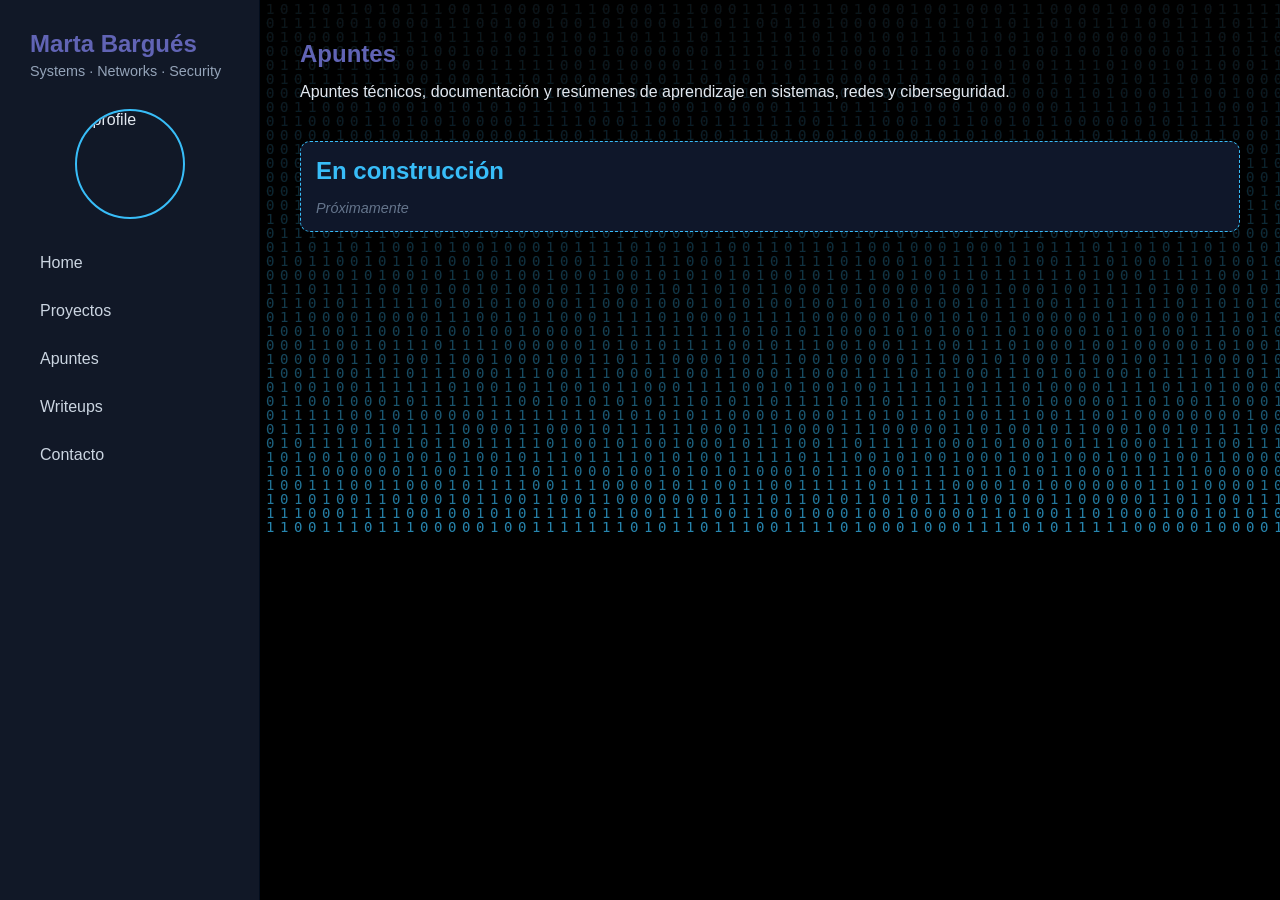
==== apuntes.html @ 4ea0a92a "Arreglos3" ====
<!DOCTYPE html>
<html lang="es">
<head>
    <meta charset="UTF-8">
    <meta name="viewport" content="width=device-width, initial-scale=1.0">
    <title>Notes | Marta Bargués</title>
    <link rel="stylesheet" href="style.css">
</head>

<body>
<canvas id="matrix"></canvas>

<div class="layout">

    <!-- SIDEBAR -->
    <aside class="sidebar">

        <div class="logo">
            <h2>Marta Bargués</h2>
            <p>Systems · Networks · Security</p>

            <img src="imagen3.png" class="profile-photo" alt="profile">
        </div>

        <nav>
            <a href="index.html">Home</a>
            <a href="proyectos.html">Proyectos</a>
            <a href="apuntes.html">Apuntes</a>
            <a href="writeups.html">Writeups</a>
            <a href="contacto.html">Contacto</a>
        </nav>

    </aside>

    <!-- CONTENT -->
    <main class="content">

        <section class="hero">
            <h1>Apuntes</h1>
            <p>
                Apuntes técnicos, documentación y resúmenes de aprendizaje en sistemas, redes y ciberseguridad.
            </p>
        </section>

        <!-- UNDER CONSTRUCTION -->
        <section class="card construction">

            <h2 > En construcción</h2>

           

            <p class="hint">
                Próximamente
            </p>

        </section>

    </main>

</div>
<script>
const canvas = document.getElementById("matrix");
const ctx = canvas.getContext("2d");

canvas.width = window.innerWidth;
canvas.height = window.innerHeight;

const letters = "01";
const fontSize = 14;
const columns = canvas.width / fontSize;

const drops = [];

for (let x = 0; x < columns; x++) {
    drops[x] = 1;
}

function draw() {
    ctx.fillStyle = "rgba(0, 0, 0, 0.05)";
    ctx.fillRect(0, 0, canvas.width, canvas.height);

    ctx.fillStyle = "rgba(56, 189, 248, 0.7)";
    ctx.font = fontSize + "px monospace";

    for (let i = 0; i < drops.length; i++) {
        const text = letters[Math.floor(Math.random() * letters.length)];
        ctx.fillText(text, i * fontSize, drops[i] * fontSize);

        if (drops[i] * fontSize > canvas.height && Math.random() > 0.975) {
            drops[i] = 0;
        }

        drops[i]++;
    }
}

setInterval(draw, 33);
</script>

</body>
</html>
---- style.css ----
*{
    margin:0;
    padding:0;
    box-sizing:border-box;
}

body{
    background:#0f172a;
    color:#e2e8f0;
    font-family:Segoe UI, sans-serif;
}

.layout{
    display:flex;
    min-height:100vh;
}

.sidebar{
    width:260px;
    background:#111827;
    border-right:1px solid #030d1d;
    padding:30px;
    position:fixed;
    height:100%;
}

.logo h2{
    color:hwb(238 38% 29%);
    margin-bottom:5px;
}

.logo p{
    color:#94a3b8;
    font-size:0.9rem;
    margin-bottom:30px;
}

.sidebar nav{
    display:flex;
    flex-direction:column;
    gap:10px;
}

.sidebar nav a{
    color:#cbd5e1;
    text-decoration:none;
    padding:10px;
    border-radius:8px;
    transition:.2s;
}

.sidebar nav a:hover{
    background:#1f2937;
    color:#3186aa;
}

.content{
    margin-left:260px;
    padding:40px;
    width:100%;
}

section{
    margin-bottom:40px;
}

h1{
    margin-bottom:15px;
    color:hwb(238 38% 29%);
}

h2{
    margin-bottom:15px;
    color:#38bdf8;
}

.hero p{
    margin-bottom:10px;
}

.skills{
    display:grid;
    grid-template-columns:repeat(auto-fit,minmax(220px,1fr));
    gap:15px;
}

.card{
    background:#111827;
    border:1px solid #1f2937;
    border-radius:10px;
    padding:15px;
}

.project-card{
    display:block;
    background:#111827;
    border:1px solid #1f2937;
    border-radius:10px;
    padding:15px;
    margin-bottom:12px;
    text-decoration:none;
    color:white;
    transition:.2s;
}

.project-card:hover{
    border-color:#38bdf8;
    transform:translateY(-2px);
}

ul{
    padding-left:20px;
}

li{
    margin-bottom:8px;
}
.profile-photo{
    width:110px;
    height:110px;
    object-fit:cover;
    border-radius:50%;
    display:block;
    margin:15px auto 25px;
    border:2px solid #38bdf8;
}
.platform-card{
    display:block;
    background:#111827;
    border:1px solid #1f2937;
    padding:20px;
    border-radius:12px;
    text-decoration:none;
    color:white;
    transition:0.2s;
}

.platform-card:hover{
    transform:translateY(-3px);
    border-color:#38bdf8;
}

.grid{
    display:grid;
    grid-template-columns:repeat(auto-fit, minmax(220px, 1fr));
    gap:15px;
    margin-top:20px;
}
.construction{
    border:1px dashed #38bdf8;
    background:#0f172a;
}

.construction h2{
    color:#38bdf8;
    margin-bottom:10px;
}

.construction ul{
    margin-top:10px;
    padding-left:20px;
    color:#cbd5e1;
}

.hint{
    margin-top:15px;
    color:#64748b;
    font-size:0.9rem;
    font-style:italic;
}
#matrix{
    position: fixed;
    top: 0;
    left: 0;
    width: 100%;
    height: 100%;
    z-index: -1;
    background: black;
}
.contact-card{
    border:1px solid #1f2937;
    background:#0f172a;
}

.contact-list{
    display:flex;
    flex-direction:column;
    gap:12px;
    margin-top:15px;
}

.contact-item{
    display:block;
    padding:12px 15px;
    background:#111827;
    border:1px solid #1f2937;
    border-radius:8px;
    color:#e2e8f0;
    text-decoration:none;
    transition:0.2s;
}

.contact-item:hover{
    border-color:#38bdf8;
    transform:translateX(5px);
}
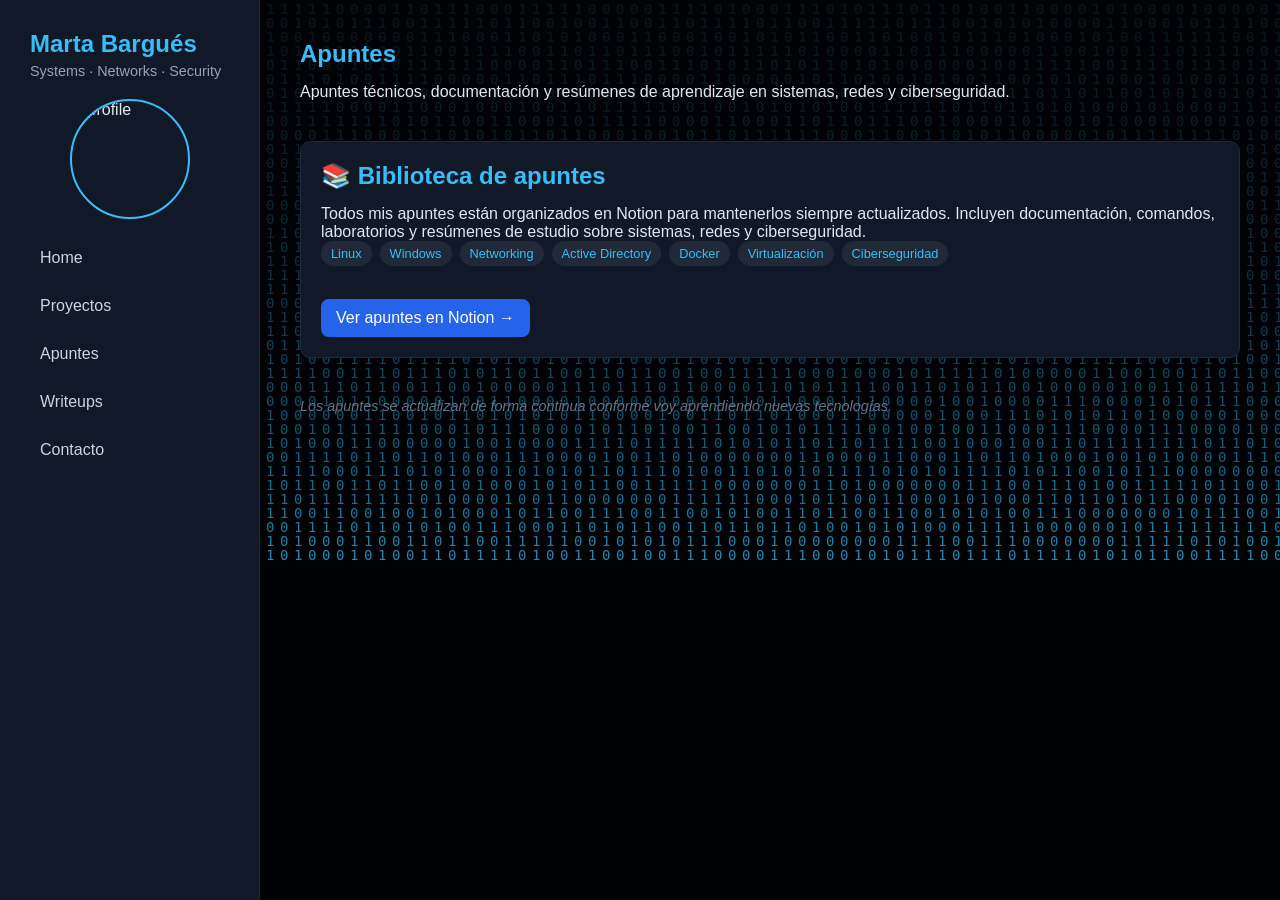
==== commit 34b6d22c: "arreglo6" ====
--- a/apuntes.html
+++ b/apuntes.html
@@ -42,18 +42,40 @@
             </p>
         </section>
 
-        <!-- UNDER CONSTRUCTION -->
-        <section class="card construction">
+        <section class="card">
 
-            <h2 > En construcción</h2>
+    <h2>📚 Biblioteca de apuntes</h2>
 
-           
+    <p>
+        Todos mis apuntes están organizados en Notion para mantenerlos
+        siempre actualizados. Incluyen documentación, comandos,
+        laboratorios y resúmenes de estudio sobre sistemas,
+        redes y ciberseguridad.
+    </p>
 
-            <p class="hint">
-                Próximamente
-            </p>
+    <div class="tags">
+        <span>Linux</span>
+        <span>Windows</span>
+        <span>Networking</span>
+        <span>Active Directory</span>
+        <span>Docker</span>
+        <span>Virtualización</span>
+        <span>Ciberseguridad</span>
+    </div>
 
-        </section>
+    <br>
+
+    <a class="project-button"
+       href="https://app.notion.com/p/Cibersecurity-stuff-82560098ea934d57a831be5a99f6a6c9"
+       target="_blank"
+       rel="noopener noreferrer">
+        Ver apuntes en Notion →
+    </a>
+
+</section>
+    <p class="hint">
+    Los apuntes se actualizan de forma continua conforme voy aprendiendo nuevas tecnologías.
+    </p>
 
     </main>
 
--- a/style.css
+++ b/style.css
@@ -1,13 +1,21 @@
+/* =========================
+   RESET
+   ========================= */
+
 *{
     margin:0;
     padding:0;
     box-sizing:border-box;
 }
 
+/* =========================
+   GENERAL
+   ========================= */
+
 body{
     background:#0f172a;
     color:#e2e8f0;
-    font-family:Segoe UI, sans-serif;
+    font-family:"Segoe UI", sans-serif;
 }
 
 .layout{
@@ -15,24 +23,38 @@
     min-height:100vh;
 }
 
+/* =========================
+   SIDEBAR
+   ========================= */
+
 .sidebar{
     width:260px;
     background:#111827;
-    border-right:1px solid #030d1d;
+    border-right:1px solid #1f2937;
     padding:30px;
     position:fixed;
     height:100%;
 }
 
 .logo h2{
-    color:hwb(238 38% 29%);
+    color:#38bdf8;
     margin-bottom:5px;
 }
 
 .logo p{
     color:#94a3b8;
     font-size:0.9rem;
-    margin-bottom:30px;
+    margin-bottom:20px;
+}
+
+.profile-photo{
+    width:120px;
+    height:120px;
+    object-fit:cover;
+    border-radius:50%;
+    display:block;
+    margin:20px auto;
+    border:2px solid #38bdf8;
 }
 
 .sidebar nav{
@@ -51,13 +73,17 @@
 
 .sidebar nav a:hover{
     background:#1f2937;
-    color:#3186aa;
-}
+    color:#38bdf8;
+}
+
+/* =========================
+   CONTENT
+   ========================= */
 
 .content{
     margin-left:260px;
+    width:100%;
     padding:40px;
-    width:100%;
 }
 
 section{
@@ -65,18 +91,33 @@
 }
 
 h1{
+    color:#38bdf8;
     margin-bottom:15px;
-    color:hwb(238 38% 29%);
 }
 
 h2{
+    color:#38bdf8;
     margin-bottom:15px;
-    color:#38bdf8;
 }
 
 .hero p{
     margin-bottom:10px;
 }
+
+/* =========================
+   CARDS
+   ========================= */
+
+.card{
+    background:#111827;
+    border:1px solid #1f2937;
+    border-radius:10px;
+    padding:20px;
+}
+
+/* =========================
+   SKILLS
+   ========================= */
 
 .skills{
     display:grid;
@@ -84,20 +125,17 @@
     gap:15px;
 }
 
-.card{
+/* =========================
+   PROJECTS
+   ========================= */
+
+.project-card{
+    display:block;
     background:#111827;
     border:1px solid #1f2937;
     border-radius:10px;
-    padding:15px;
-}
-
-.project-card{
-    display:block;
-    background:#111827;
-    border:1px solid #1f2937;
-    border-radius:10px;
-    padding:15px;
-    margin-bottom:12px;
+    padding:20px;
+    margin-bottom:15px;
     text-decoration:none;
     color:white;
     transition:.2s;
@@ -108,22 +146,48 @@
     transform:translateY(-2px);
 }
 
-ul{
-    padding-left:20px;
-}
-
-li{
-    margin-bottom:8px;
-}
-.profile-photo{
-    width:110px;
-    height:110px;
-    object-fit:cover;
-    border-radius:50%;
-    display:block;
-    margin:15px auto 25px;
-    border:2px solid #38bdf8;
-}
+.project-card p{
+    margin-bottom:15px;
+}
+
+.tags{
+    display:flex;
+    flex-wrap:wrap;
+    gap:8px;
+    margin-bottom:15px;
+}
+
+.tags span{
+    background:#1f2937;
+    color:#38bdf8;
+    padding:5px 10px;
+    border-radius:20px;
+    font-size:0.8rem;
+}
+
+.project-button{
+    display:inline-block;
+    text-decoration:none;
+    background:#2563eb;
+    color:white;
+    padding:10px 15px;
+    border-radius:8px;
+}
+
+.project-button:hover{
+    background:#1d4ed8;
+}
+
+/* =========================
+   WRITEUPS
+   ========================= */
+
+.grid{
+    display:grid;
+    grid-template-columns:repeat(auto-fit,minmax(220px,1fr));
+    gap:15px;
+}
+
 .platform-card{
     display:block;
     background:#111827;
@@ -132,7 +196,7 @@
     border-radius:12px;
     text-decoration:none;
     color:white;
-    transition:0.2s;
+    transition:.2s;
 }
 
 .platform-card:hover{
@@ -140,46 +204,50 @@
     border-color:#38bdf8;
 }
 
-.grid{
-    display:grid;
-    grid-template-columns:repeat(auto-fit, minmax(220px, 1fr));
-    gap:15px;
-    margin-top:20px;
-}
+/* =========================
+   NOTES
+   ========================= */
+
 .construction{
+    background:#111827;
     border:1px dashed #38bdf8;
-    background:#0f172a;
-}
-
-.construction h2{
-    color:#38bdf8;
-    margin-bottom:10px;
 }
 
 .construction ul{
     margin-top:10px;
     padding-left:20px;
-    color:#cbd5e1;
+}
+
+.construction li{
+    margin-bottom:8px;
 }
 
 .hint{
     margin-top:15px;
     color:#64748b;
+    font-style:italic;
     font-size:0.9rem;
-    font-style:italic;
-}
+}
+
+/* =========================
+   MATRIX
+   ========================= */
+
 #matrix{
-    position: fixed;
-    top: 0;
-    left: 0;
-    width: 100%;
-    height: 100%;
-    z-index: -1;
-    background: black;
-}
+    position:fixed;
+    top:0;
+    left:0;
+    width:100%;
+    height:100%;
+    z-index:-1;
+}
+
+/* =========================
+   CONTACT
+   ========================= */
+
 .contact-card{
-    border:1px solid #1f2937;
-    background:#0f172a;
+    background:#111827;
 }
 
 .contact-list{
@@ -192,15 +260,148 @@
 .contact-item{
     display:block;
     padding:12px 15px;
-    background:#111827;
+    background:#0f172a;
     border:1px solid #1f2937;
     border-radius:8px;
+    text-decoration:none;
     color:#e2e8f0;
-    text-decoration:none;
-    transition:0.2s;
+    transition:.2s;
 }
 
 .contact-item:hover{
     border-color:#38bdf8;
     transform:translateX(5px);
+}
+
+/* =========================
+   LISTAS
+   ========================= */
+
+ul{
+    padding-left:20px;
+}
+
+li{
+    margin-bottom:8px;
+}
+
+/* =========================
+   RESPONSIVE
+   ========================= */
+
+@media (max-width:768px){
+
+    .layout{
+        flex-direction:column;
+    }
+
+    .sidebar{
+        position:relative;
+        width:100%;
+        height:auto;
+        border-right:none;
+        border-bottom:1px solid #1f2937;
+        text-align:center;
+        padding:20px;
+    }
+
+    .content{
+        margin-left:0;
+        padding:20px;
+    }
+
+    .sidebar nav{
+        flex-direction:row;
+        flex-wrap:wrap;
+        justify-content:center;
+    }
+
+    .sidebar nav a{
+        background:#1f2937;
+    }
+
+    .profile-photo{
+        width:90px;
+        height:90px;
+    }
+
+    .skills{
+        grid-template-columns:1fr;
+    }
+
+    .grid{
+        grid-template-columns:1fr;
+    }
+
+    h1{
+        font-size:1.8rem;
+    }
+}
+@media screen and (max-width: 768px){
+
+    .layout{
+        display:block;
+    }
+
+    .sidebar{
+        position:relative !important;
+        width:100% !important;
+        height:auto !important;
+        border-right:none !important;
+        border-bottom:1px solid #1f2937;
+        text-align:center;
+    }
+
+    .content{
+        margin-left:0 !important;
+        width:100%;
+        padding:20px;
+    }
+
+    .sidebar nav{
+        display:flex;
+        flex-wrap:wrap;
+        justify-content:center;
+        gap:10px;
+        margin-top:15px;
+    }
+
+    .sidebar nav a{
+        background:#1f2937;
+        border-radius:8px;
+    }
+}
+@media screen and (max-width: 768px){
+
+    .layout{
+        display:block;
+    }
+
+    .sidebar{
+        position:relative !important;
+        width:100% !important;
+        height:auto !important;
+        border-right:none !important;
+        border-bottom:1px solid #1f2937;
+        text-align:center;
+    }
+
+    .content{
+        margin-left:0 !important;
+        width:100%;
+        padding:20px;
+    }
+
+    .sidebar nav{
+        display:flex;
+        flex-wrap:wrap;
+        justify-content:center;
+        gap:10px;
+        margin-top:15px;
+    }
+
+    .sidebar nav a{
+        background:#1f2937;
+        border-radius:8px;
+    }
 }
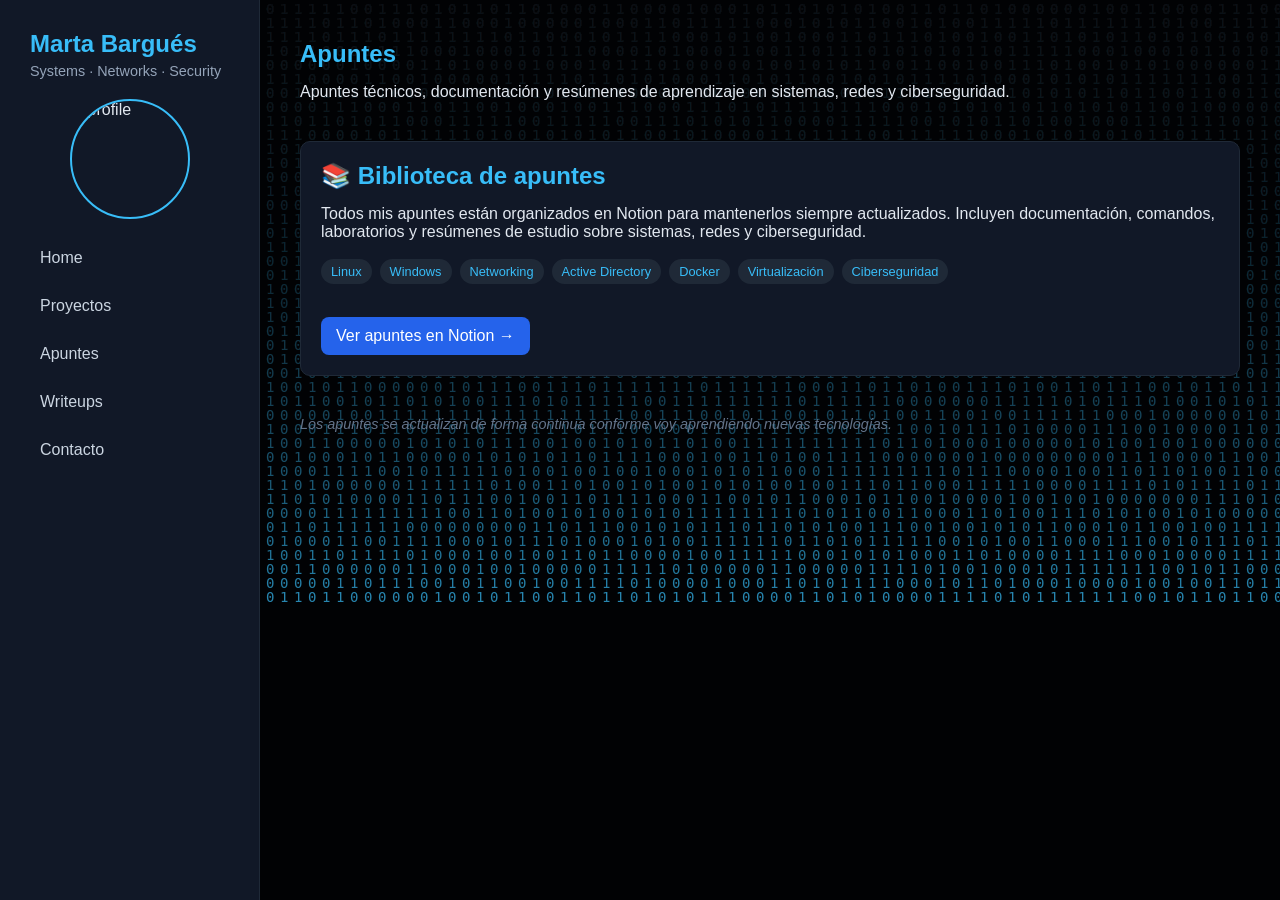
==== commit cac8218c: "arreglo7" ====
--- a/apuntes.html
+++ b/apuntes.html
@@ -53,6 +53,8 @@
         redes y ciberseguridad.
     </p>
 
+    <br>
+
     <div class="tags">
         <span>Linux</span>
         <span>Windows</span>
@@ -66,7 +68,7 @@
     <br>
 
     <a class="project-button"
-       href="https://app.notion.com/p/Cibersecurity-stuff-82560098ea934d57a831be5a99f6a6c9"
+       href="https://dramatic-waxflower-882.notion.site/Cibersecurity-stuff-82560098ea934d57a831be5a99f6a6c9?source=copy_link"
        target="_blank"
        rel="noopener noreferrer">
         Ver apuntes en Notion →
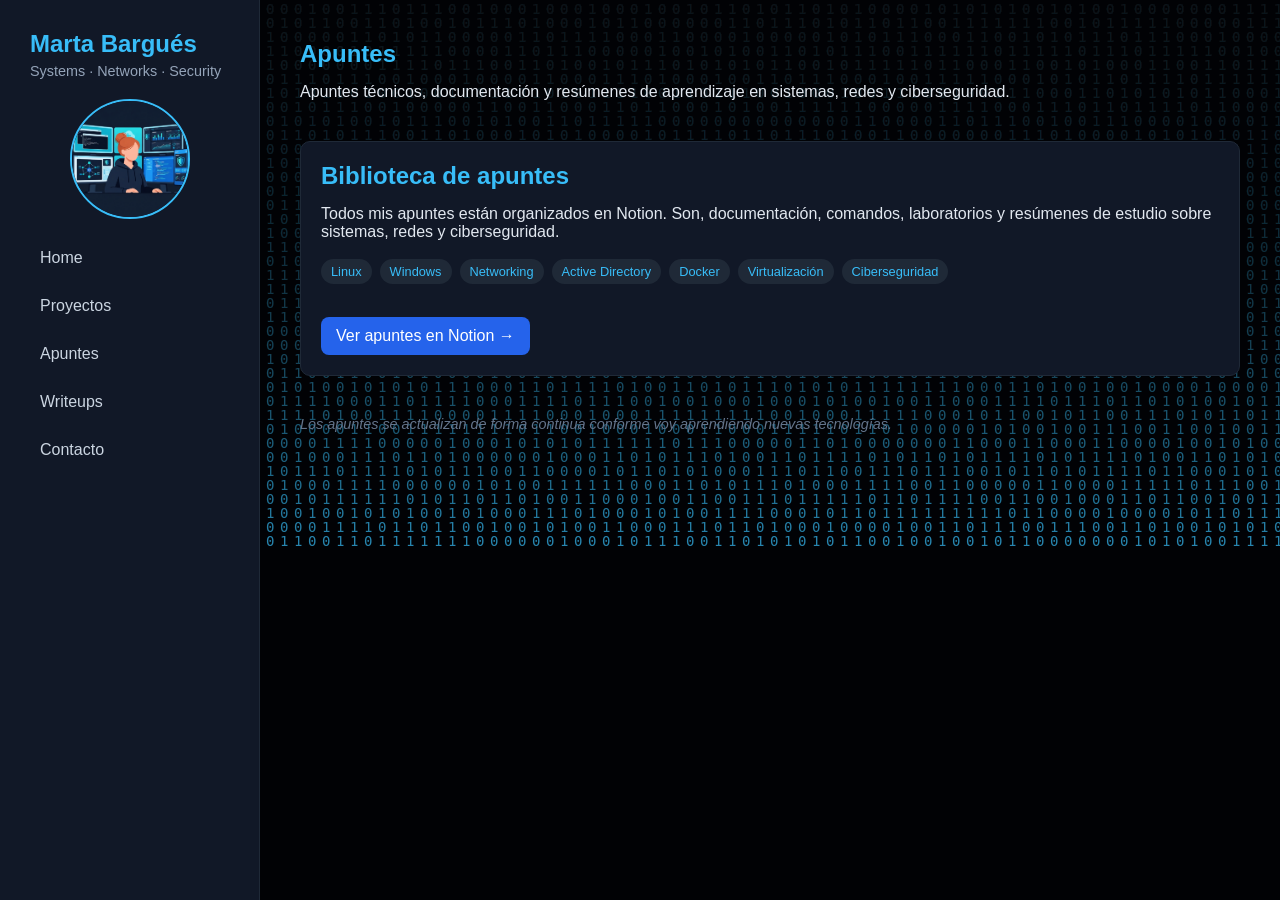
==== commit 6f0e3067: "arreglo8" ====
--- a/apuntes.html
+++ b/apuntes.html
@@ -44,11 +44,10 @@
 
         <section class="card">
 
-    <h2>📚 Biblioteca de apuntes</h2>
+    <h2>Biblioteca de apuntes</h2>
 
     <p>
-        Todos mis apuntes están organizados en Notion para mantenerlos
-        siempre actualizados. Incluyen documentación, comandos,
+        Todos mis apuntes están organizados en Notion. Son, documentación, comandos,
         laboratorios y resúmenes de estudio sobre sistemas,
         redes y ciberseguridad.
     </p>
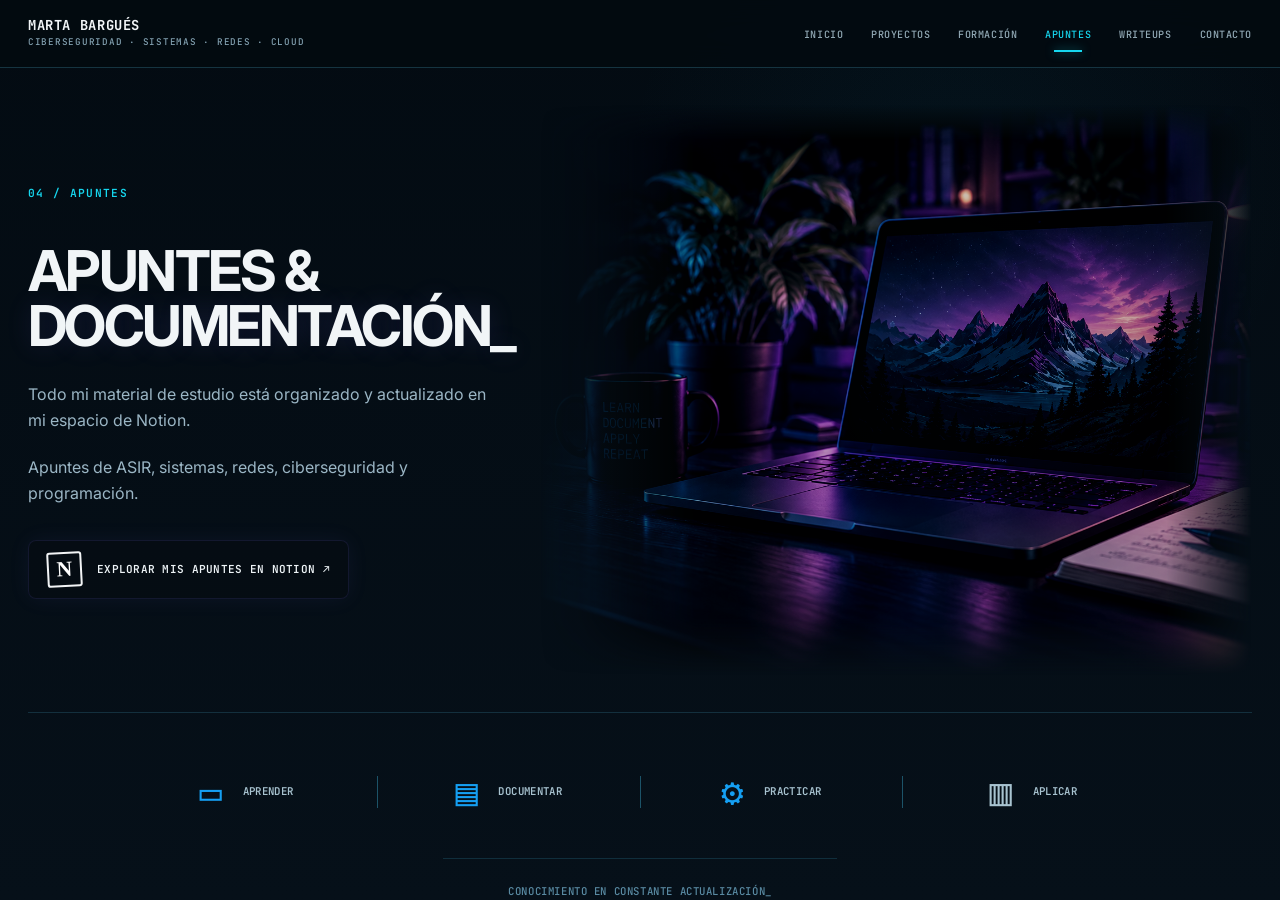
==== commit cc2ee337: "Actualizar diseño y contenido del portfolio" ====
--- a/apuntes.html
+++ b/apuntes.html
@@ -1,124 +1,100 @@
 <!DOCTYPE html>
 <html lang="es">
 <head>
-    <meta charset="UTF-8">
-    <meta name="viewport" content="width=device-width, initial-scale=1.0">
-    <title>Notes | Marta Bargués</title>
-    <link rel="stylesheet" href="style.css">
+  <meta charset="UTF-8">
+  <meta name="viewport" content="width=device-width, initial-scale=1.0">
+  <meta name="description" content="Apuntes y documentación técnica de Marta Bargués sobre ASIR, sistemas, redes, ciberseguridad y programación.">
+  <title>Apuntes | Marta Bargués</title>
+  <link rel="stylesheet" href="style-apuntes.css">
 </head>
 
 <body>
-<canvas id="matrix"></canvas>
 
-<div class="layout">
+<header class="topbar">
+  <a class="brand" href="index.html">
+    <strong>MARTA BARGUÉS</strong>
+    <span>CIBERSEGURIDAD · SISTEMAS · REDES · CLOUD</span>
+  </a>
 
-    <!-- SIDEBAR -->
-    <aside class="sidebar">
+  <nav class="main-nav" aria-label="Navegación principal">
+    <a href="index.html">INICIO</a>
+    <a href="proyectos.html">PROYECTOS</a>
+    <a href="formacion.html">FORMACIÓN</a>
+    <a class="active" href="apuntes.html">APUNTES</a>
+    <a href="writeups.html">WRITEUPS</a>
+    <a href="contacto.html">CONTACTO</a>
+  </nav>
+</header>
 
-        <div class="logo">
-            <h2>Marta Bargués</h2>
-            <p>Systems · Networks · Security</p>
+<main>
+  <section class="notes-hero">
 
-            <img src="imagen3.png" class="profile-photo" alt="profile">
-        </div>
+    <div class="hero-copy">
+      <span class="eyebrow">04 / APUNTES</span>
 
-        <nav>
-            <a href="index.html">Home</a>
-            <a href="proyectos.html">Proyectos</a>
-            <a href="apuntes.html">Apuntes</a>
-            <a href="writeups.html">Writeups</a>
-            <a href="contacto.html">Contacto</a>
-        </nav>
+      <h1>
+        APUNTES &amp;<br>
+        <span>DOCUMENTACIÓN_</span>
+      </h1>
 
-    </aside>
+      <p>
+        Todo mi material de estudio está organizado y actualizado
+        en mi espacio de Notion.
+      </p>
 
-    <!-- CONTENT -->
-    <main class="content">
+      <p>
+        Apuntes de ASIR, sistemas, redes, ciberseguridad
+        y programación.
+      </p>
 
-        <section class="hero">
-            <h1>Apuntes</h1>
-            <p>
-                Apuntes técnicos, documentación y resúmenes de aprendizaje en sistemas, redes y ciberseguridad.
-            </p>
-        </section>
-
-        <section class="card">
-
-    <h2>Biblioteca de apuntes</h2>
-
-    <p>
-        Todos mis apuntes están organizados en Notion. Son, documentación, comandos,
-        laboratorios y resúmenes de estudio sobre sistemas,
-        redes y ciberseguridad.
-    </p>
-
-    <br>
-
-    <div class="tags">
-        <span>Linux</span>
-        <span>Windows</span>
-        <span>Networking</span>
-        <span>Active Directory</span>
-        <span>Docker</span>
-        <span>Virtualización</span>
-        <span>Ciberseguridad</span>
+      <a class="notion-button"
+         href="https://dramatic-waxflower-882.notion.site/Cibersecurity-stuff-82560098ea934d57a831be5a99f6a6c9?source=copy_link"
+         target="_blank"
+         rel="noopener noreferrer"
+         aria-label="Explorar mis apuntes en Notion">
+        <span class="notion-logo">N</span>
+        <span>EXPLORAR MIS APUNTES <b>EN NOTION</b> ↗</span>
+      </a>
     </div>
 
-    <br>
+    <div class="hero-visual" aria-hidden="true">
+      <img src="images/apuntes-hero.png" alt="">
+    </div>
 
-    <a class="project-button"
-       href="https://dramatic-waxflower-882.notion.site/Cibersecurity-stuff-82560098ea934d57a831be5a99f6a6c9?source=copy_link"
-       target="_blank"
-       rel="noopener noreferrer">
-        Ver apuntes en Notion →
-    </a>
+  </section>
 
-</section>
-    <p class="hint">
-    Los apuntes se actualizan de forma continua conforme voy aprendiendo nuevas tecnologías.
-    </p>
+  <section class="learning-flow" aria-label="Proceso de aprendizaje">
+    <div class="flow-item">
+      <span class="flow-icon book">▭</span>
+      <span>APRENDER</span>
+    </div>
 
-    </main>
+    <i></i>
 
-</div>
-<script>
-const canvas = document.getElementById("matrix");
-const ctx = canvas.getContext("2d");
+    <div class="flow-item">
+      <span class="flow-icon document">▤</span>
+      <span>DOCUMENTAR</span>
+    </div>
 
-canvas.width = window.innerWidth;
-canvas.height = window.innerHeight;
+    <i></i>
 
-const letters = "01";
-const fontSize = 14;
-const columns = canvas.width / fontSize;
+    <div class="flow-item">
+      <span class="flow-icon practice">⚙</span>
+      <span>PRACTICAR</span>
+    </div>
 
-const drops = [];
+    <i></i>
 
-for (let x = 0; x < columns; x++) {
-    drops[x] = 1;
-}
+    <div class="flow-item apply">
+      <span class="flow-icon">▥</span>
+      <span>APLICAR</span>
+    </div>
+  </section>
 
-function draw() {
-    ctx.fillStyle = "rgba(0, 0, 0, 0.05)";
-    ctx.fillRect(0, 0, canvas.width, canvas.height);
-
-    ctx.fillStyle = "rgba(56, 189, 248, 0.7)";
-    ctx.font = fontSize + "px monospace";
-
-    for (let i = 0; i < drops.length; i++) {
-        const text = letters[Math.floor(Math.random() * letters.length)];
-        ctx.fillText(text, i * fontSize, drops[i] * fontSize);
-
-        if (drops[i] * fontSize > canvas.height && Math.random() > 0.975) {
-            drops[i] = 0;
-        }
-
-        drops[i]++;
-    }
-}
-
-setInterval(draw, 33);
-</script>
+  <div class="closing-line">
+    CONOCIMIENTO EN CONSTANTE ACTUALIZACIÓN_
+  </div>
+</main>
 
 </body>
-</html>+</html>
--- a/style-apuntes.css
+++ b/style-apuntes.css
@@ -0,0 +1,772 @@
+@import url('https://fonts.googleapis.com/css2?family=Inter:wght@400;500;600;700;800&family=JetBrains+Mono:wght@400;500;600;700&display=swap');
+
+
+/* ==================================================
+   VARIABLES
+   ================================================== */
+
+
+:root {
+    --bg: #030b12;
+    --text: #f1f5f7;
+    --muted: #9bb6c5;
+
+    --cyan: #16d7ef;
+    --blue: #159ff2;
+    --orange: #ff6b2c;
+
+    --line: #173a49;
+    --max: 1440px;
+}
+
+/* ==================================================
+   GENERAL
+   ================================================== */
+
+* {
+    box-sizing: border-box;
+}
+
+html {
+    scroll-behavior: smooth;
+}
+
+body {
+    margin: 0;
+    min-height: 100vh;
+
+    color: var(--text);
+
+    background:
+        radial-gradient(
+            circle at 75% 20%,
+            rgba(16, 109, 139, 0.08),
+            transparent 28%
+        ),
+        linear-gradient(
+            180deg,
+            #030b12 0%,
+            #061019 100%
+        );
+
+    background-attachment: fixed;
+
+    font-family: "Inter", sans-serif;
+}
+
+a {
+    color: inherit;
+    text-decoration: none;
+}
+
+
+/* ==================================================
+   HEADER
+   ================================================== */
+
+.topbar {
+    min-height: 68px;
+
+    padding:
+        0
+        max(28px, calc((100vw - var(--max)) / 2));
+
+    display: flex;
+    align-items: center;
+    justify-content: space-between;
+
+    gap: 30px;
+
+    position: sticky;
+    top: 0;
+    z-index: 50;
+
+    border-bottom:
+        1px solid rgba(35, 83, 101, 0.58);
+
+    background:
+        rgba(3, 10, 16, 0.90);
+
+    backdrop-filter: blur(14px);
+}
+
+
+.brand {
+    display: flex;
+    flex-direction: column;
+
+    gap: 4px;
+
+    flex: 0 0 auto;
+}
+
+
+.brand strong {
+    font:
+        700
+        0.86rem/1
+        "JetBrains Mono",
+        monospace;
+
+    letter-spacing: 0.045em;
+}
+
+
+.brand span {
+    color: #82a1b0;
+
+    font:
+        500
+        0.58rem/1.2
+        "JetBrains Mono",
+        monospace;
+
+    letter-spacing: 0.08em;
+}
+
+
+/* NAVEGACIÓN */
+
+.main-nav {
+    display: flex;
+    align-items: center;
+
+    gap: 28px;
+}
+
+
+.main-nav a {
+    position: relative;
+
+    padding:
+        25px 0
+        22px;
+
+    color: #92aab6;
+
+    font:
+        500
+        0.63rem/1
+        "JetBrains Mono",
+        monospace;
+
+    letter-spacing: 0.055em;
+}
+
+
+.main-nav a:hover,
+.main-nav a.active {
+    color: var(--cyan);
+}
+
+
+.main-nav a.active::after {
+    content: "";
+
+    position: absolute;
+
+    left: 50%;
+    bottom: 10px;
+
+    width: 28px;
+    height: 2px;
+
+    background: var(--cyan);
+
+    transform: translateX(-50%);
+
+    box-shadow:
+        0 0 10px
+        rgba(22, 215, 239, 0.55);
+}
+
+
+/* ==================================================
+   PÁGINA
+   ================================================== */
+
+main {
+    max-width: var(--max);
+
+    margin: auto;
+
+    padding:
+        0 28px;
+}
+
+
+/* ==================================================
+   HERO
+   ================================================== */
+
+.notes-hero {
+    display: grid;
+
+    grid-template-columns:
+        0.72fr
+        1.28fr;
+
+    gap: 24px;
+
+    align-items: center;
+
+    min-height: 645px;
+
+    border-bottom:
+        1px solid rgba(31, 76, 93, 0.55);
+}
+
+
+.hero-copy {
+    position: relative;
+
+    z-index: 5;
+
+    padding:
+        45px 0;
+}
+
+
+.eyebrow {
+    color: var(--cyan);
+
+    font:
+        600
+        0.7rem/1
+        "JetBrains Mono",
+        monospace;
+
+    letter-spacing: 0.12em;
+}
+
+
+.hero-copy h1 {
+    margin:
+        42px 0
+        28px;
+
+    font-size:
+        clamp(
+            2.8rem,
+            4.4vw,
+            4.45rem
+        );
+
+    line-height: 0.98;
+
+    letter-spacing: -0.045em;
+}
+
+
+.hero-copy h1 span {
+    color: var(--violet);
+
+    text-shadow:
+        0 0 26px
+        rgba(124, 109, 242, 0.14);
+}
+
+
+.hero-copy p {
+    max-width: 470px;
+
+    margin:
+        0 0
+        20px;
+
+    color: var(--muted);
+
+    font-size: 1rem;
+
+    line-height: 1.65;
+}
+
+
+/* ==================================================
+   BOTÓN NOTION
+   ================================================== */
+
+.notion-button {
+    width: max-content;
+    max-width: 100%;
+
+    margin-top: 34px;
+
+    padding:
+        12px 19px;
+
+    display: flex;
+    align-items: center;
+
+    gap: 15px;
+
+    border:
+        1px solid
+        var(--violet);
+
+    border-radius: 8px;
+
+    background:
+        rgba(6, 12, 19, 0.76);
+
+    box-shadow:
+        0 0 0 1px
+        rgba(124, 109, 242, 0.12)
+        inset,
+
+        0 0 22px
+        rgba(124, 109, 242, 0.07);
+
+    color: #edf3f6;
+
+    font:
+        600
+        0.69rem/1.25
+        "JetBrains Mono",
+        monospace;
+
+    letter-spacing: 0.025em;
+
+    transition:
+        transform 0.2s ease,
+        background 0.2s ease,
+        box-shadow 0.2s ease;
+}
+
+
+.notion-button b {
+    color: var(--violet-light);
+
+    font-weight: 600;
+}
+
+
+.notion-button:hover {
+    transform:
+        translateY(-3px);
+
+    background:
+        rgba(124, 109, 242, 0.08);
+
+    box-shadow:
+        0 0 26px
+        rgba(124, 109, 242, 0.14);
+}
+
+
+/* LOGO NOTION */
+
+.notion-logo {
+    width: 35px;
+    height: 35px;
+
+    flex:
+        0 0 35px;
+
+    display: grid;
+
+    place-items: center;
+
+    border:
+        2px solid
+        #f2f4f5;
+
+    border-radius: 3px;
+
+    color: #ffffff;
+
+    font:
+        800
+        1.35rem/1
+        Georgia,
+        serif;
+
+    transform:
+        rotate(-3deg);
+}
+
+
+/* ==================================================
+   IMAGEN / VISUAL
+   ================================================== */
+
+.hero-visual {
+    position: relative;
+
+    height: 570px;
+
+    min-width: 0;
+
+    overflow: visible;
+}
+
+
+/* Resplandor más frío detrás de la imagen */
+
+.hero-visual::before {
+    content: "";
+
+    position: absolute;
+
+    inset:
+        12% 2%
+        8% 10%;
+
+    background:
+        radial-gradient(
+            circle,
+            rgba(92, 91, 220, 0.12),
+            transparent 62%
+        );
+
+    filter:
+        blur(18px);
+}
+
+
+/* Imagen integrada con el fondo */
+
+.hero-visual img {
+    position: relative;
+
+    width: 100%;
+    height: 100%;
+
+    display: block;
+
+    object-fit: cover;
+
+    object-position:
+        65% center;
+
+    opacity: 0.95;
+    filter:
+    saturate(0.65)
+    brightness(0.82)
+    contrast(1.08)
+    hue-rotate(-12deg); 
+
+
+    /* Fundido lateral y vertical */
+
+    -webkit-mask-image:
+        linear-gradient(
+            to right,
+            transparent 0%,
+            rgba(0, 0, 0, 0.15) 6%,
+            black 22%,
+            black 88%,
+            transparent 100%
+        ),
+        linear-gradient(
+            to bottom,
+            transparent 0%,
+            black 6%,
+            black 90%,
+            transparent 100%
+        );
+
+    -webkit-mask-composite:
+        source-in;
+
+
+    mask-image:
+        linear-gradient(
+            to right,
+            transparent 0%,
+            rgba(0, 0, 0, 0.15) 6%,
+            black 22%,
+            black 88%,
+            transparent 100%
+        ),
+        linear-gradient(
+            to bottom,
+            transparent 0%,
+            black 6%,
+            black 90%,
+            transparent 100%
+        );
+
+    mask-composite:
+        intersect;
+}
+
+
+/* ==================================================
+   FLUJO DE APRENDIZAJE
+   ================================================== */
+
+.learning-flow {
+    min-height: 145px;
+
+    display: grid;
+
+    grid-template-columns:
+        1fr
+        1px
+        1fr
+        1px
+        1fr
+        1px
+        1fr;
+
+    align-items: center;
+
+    gap: 22px;
+
+    padding:
+        24px 110px
+        12px;
+}
+
+
+.learning-flow > i {
+    width: 1px;
+    height: 32px;
+
+    background:
+        #1c5368;
+}
+
+
+.flow-item {
+    min-width: 0;
+
+    display: flex;
+
+    align-items: center;
+    justify-content: center;
+
+    gap: 20px;
+
+    color: #a8c3d0;
+
+    font:
+        600
+        0.67rem/1
+        "JetBrains Mono",
+        monospace;
+
+    letter-spacing:
+        0.035em;
+}
+
+
+.flow-icon {
+    color: var(--blue);
+
+    font-size: 2.35rem;
+
+    line-height: 1;
+}
+
+
+/* Acentos violetas */
+
+.flow-item:first-child span:last-child,
+.flow-item.apply span:last-child,
+.flow-item.apply .flow-icon {
+    color: var(--violet-light);
+}
+
+
+/* ==================================================
+   TEXTO FINAL
+   ================================================== */
+
+.closing-line {
+    width: max-content;
+
+    max-width: 100%;
+
+    margin:
+        0 auto
+        42px;
+
+    padding:
+        25px 65px
+        0;
+
+    border-top:
+        1px solid
+        rgba(25, 72, 90, 0.55);
+
+    color: #598aa2;
+
+    text-align: center;
+
+    font:
+        500
+        0.67rem/1.4
+        "JetBrains Mono",
+        monospace;
+
+    letter-spacing:
+        0.055em;
+}
+
+
+/* ==================================================
+   RESPONSIVE
+   ================================================== */
+
+@media (max-width: 1100px) {
+
+    .main-nav {
+        gap: 17px;
+    }
+
+
+    .notes-hero {
+        grid-template-columns:
+            0.85fr
+            1.15fr;
+    }
+
+
+    .learning-flow {
+        padding-left: 35px;
+        padding-right: 35px;
+    }
+
+}
+
+
+@media (max-width: 850px) {
+
+    .topbar {
+        align-items: flex-start;
+
+        flex-direction: column;
+
+        padding-top: 17px;
+        padding-bottom: 10px;
+    }
+
+
+    .main-nav {
+        width: 100%;
+
+        overflow-x: auto;
+
+        gap: 20px;
+
+        padding-bottom: 2px;
+    }
+
+
+    .main-nav a {
+        padding:
+            10px 0
+            13px;
+
+        white-space: nowrap;
+    }
+
+
+    .main-nav a.active::after {
+        bottom: 4px;
+    }
+
+
+    .notes-hero {
+        grid-template-columns:
+            1fr;
+
+        gap: 0;
+
+        padding-top: 25px;
+    }
+
+
+    .hero-copy {
+        padding-bottom: 15px;
+    }
+
+
+    .hero-copy h1 {
+        margin-top: 30px;
+    }
+
+
+    .hero-visual {
+        height: 430px;
+    }
+
+
+    .learning-flow {
+        grid-template-columns:
+            1fr 1fr;
+
+        gap: 28px;
+
+        padding:
+            38px 10px;
+    }
+
+
+    .learning-flow > i {
+        display: none;
+    }
+
+}
+
+
+@media (max-width: 560px) {
+
+    main {
+        padding:
+            0 18px;
+    }
+
+
+    .hero-copy h1 {
+        font-size: 2.65rem;
+    }
+
+
+    .hero-copy p {
+        font-size: 0.92rem;
+    }
+
+
+    .notion-button {
+        width: 100%;
+
+        justify-content: center;
+
+        font-size: 0.61rem;
+    }
+
+
+    .hero-visual {
+        height: 310px;
+    }
+
+
+    .learning-flow {
+        grid-template-columns:
+            1fr;
+
+        padding:
+            34px 0;
+    }
+
+
+    .flow-item {
+        justify-content: flex-start;
+
+        padding-left: 25%;
+    }
+
+
+    .closing-line {
+        width: 100%;
+
+        padding-left: 10px;
+        padding-right: 10px;
+
+        font-size: 0.58rem;
+    }
+
+}
